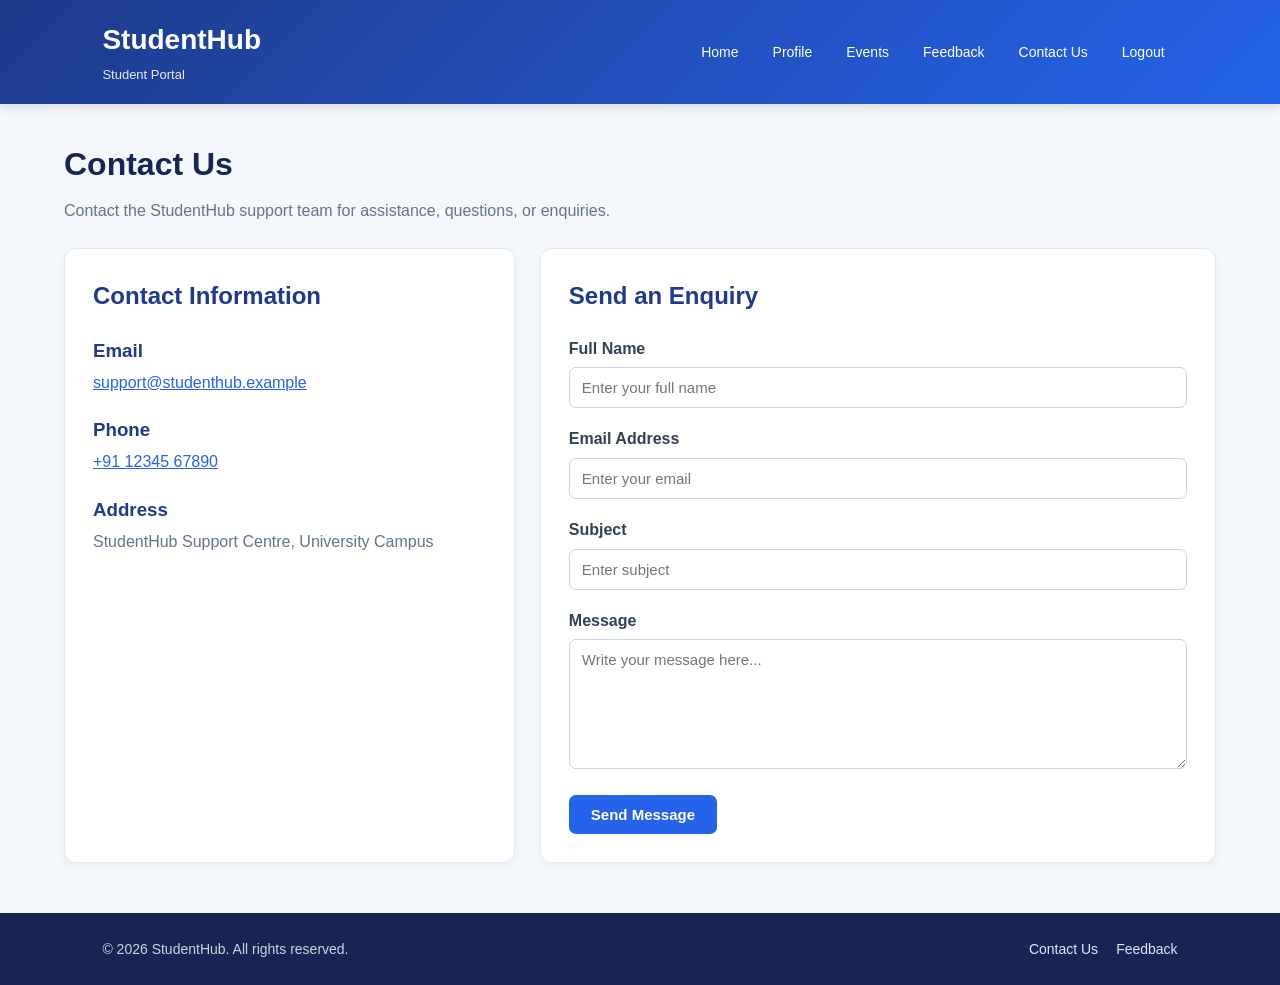
==== contact.html @ fc03cdce "Practical 1 and 2 intital Project" ====
<!DOCTYPE html>
<html lang="en">
<head>
    <meta charset="UTF-8">
    <meta name="viewport" content="width=device-width, initial-scale=1.0">
    <title>StudentHub | Contact Us</title>
    <link rel="stylesheet" href="style.css">
</head>

<body>

<header class="site-header">

    <div class="header-container">

        <div class="logo-area">
            <h1>StudentHub</h1>
            <p>Student Portal</p>
        </div>

        <nav class="main-nav" aria-label="Main navigation">
            <ul>
                <li><a href="index.html">Home</a></li>
                <li><a href="profile.html">Profile</a></li>
                <li><a href="event.html">Events</a></li>
                <li><a href="feedback.html">Feedback</a></li>
                <li><a href="contact.html">Contact Us</a></li>
                <li><a href="login.html">Logout</a></li>
            </ul>
        </nav>

    </div>

</header>

<main class="container">

    <h2 class="page-title">Contact Us</h2>

    <p class="page-intro">
        Contact the StudentHub support team for assistance,
        questions, or enquiries.
    </p>

    <div class="contact-layout">

        <section class="contact-card" aria-labelledby="contact-info-title">

            <h2 id="contact-info-title">
                Contact Information
            </h2>

            <div class="contact-item">
                <h3>Email</h3>
                <p>
                    <a href="mailto:support@studenthub.example">
                        support@studenthub.example
                    </a>
                </p>
            </div>

            <div class="contact-item">
                <h3>Phone</h3>
                <p>
                    <a href="tel:+911234567890">
                        +91 12345 67890
                    </a>
                </p>
            </div>

            <div class="contact-item">
                <h3>Address</h3>
                <p>
                    StudentHub Support Centre,
                    University Campus
                </p>
            </div>

        </section>

        <section class="form-card" aria-labelledby="enquiry-title">

            <h2 id="enquiry-title">
                Send an Enquiry
            </h2>

            <form action="contact.html" method="get">

                <div class="form-group">

                    <label for="contact-name">
                        Full Name
                    </label>

                    <input
                        type="text"
                        id="contact-name"
                        name="name"
                        placeholder="Enter your full name"
                        required
                    >

                </div>

                <div class="form-group">

                    <label for="contact-email">
                        Email Address
                    </label>

                    <input
                        type="email"
                        id="contact-email"
                        name="email"
                        placeholder="Enter your email"
                        required
                    >

                </div>

                <div class="form-group">

                    <label for="subject">
                        Subject
                    </label>

                    <input
                        type="text"
                        id="subject"
                        name="subject"
                        placeholder="Enter subject"
                        required
                    >

                </div>

                <div class="form-group">

                    <label for="message">
                        Message
                    </label>

                    <textarea
                        id="message"
                        name="message"
                        placeholder="Write your message here..."
                        required
                    ></textarea>

                </div>

                <button type="submit" class="submit-button">
                    Send Message
                </button>

            </form>

        </section>

    </div>

</main>

<footer class="site-footer">

    <div class="footer-container">

        <p>© 2026 StudentHub. All rights reserved.</p>

        <nav class="footer-links" aria-label="Footer navigation">
            <a href="contact.html">Contact Us</a>
            <a href="feedback.html">Feedback</a>
        </nav>

    </div>

</footer>

</body>
</html>
---- style.css ----
/* =========================================
   StudentHub - Common Stylesheet
   WDF Practical 2
   ========================================= */

* {
    box-sizing: border-box;
    margin: 0;
    padding: 0;
}

html {
    scroll-behavior: smooth;
}

body {
    font-family: Arial, Helvetica, sans-serif;
    background-color: #f4f7fb;
    color: #1f2937;
    line-height: 1.6;
}

/* =========================================
   HEADER
   ========================================= */

.site-header {
    background: linear-gradient(135deg, #1e3a8a, #2563eb);
    color: white;
    padding: 18px 8%;
    box-shadow: 0 3px 12px rgba(0, 0, 0, 0.12);
}

.header-container {
    max-width: 1200px;
    margin: auto;
    display: flex;
    justify-content: space-between;
    align-items: center;
    gap: 30px;
}

.logo-area h1 {
    font-size: 28px;
    margin-bottom: 2px;
}

.logo-area p {
    font-size: 13px;
    opacity: 0.9;
}

/* =========================================
   NAVIGATION
   ========================================= */

.main-nav ul {
    list-style: none;
    display: flex;
    flex-wrap: wrap;
    gap: 8px;
}

.main-nav a {
    color: white;
    text-decoration: none;
    padding: 9px 13px;
    border-radius: 7px;
    font-size: 14px;
    transition: 0.2s;
}

.main-nav a:hover,
.main-nav a:focus {
    background-color: rgba(255, 255, 255, 0.18);
}

/* =========================================
   MAIN CONTAINER
   ========================================= */

.container {
    width: 90%;
    max-width: 1200px;
    margin: 35px auto;
}

.page-title {
    margin-bottom: 8px;
    color: #172554;
    font-size: 32px;
}

.page-intro {
    color: #64748b;
    margin-bottom: 25px;
}

/* =========================================
   HERO SECTION
   ========================================= */

.hero {
    background: linear-gradient(135deg, #dbeafe, #eff6ff);
    border-radius: 16px;
    padding: 45px;
    margin-bottom: 30px;
    border: 1px solid #bfdbfe;
}

.hero h2 {
    color: #1e3a8a;
    font-size: 34px;
    margin-bottom: 12px;
}

.hero p {
    max-width: 750px;
    color: #475569;
    margin-bottom: 22px;
}

.primary-button {
    display: inline-block;
    background-color: #2563eb;
    color: white;
    text-decoration: none;
    padding: 11px 20px;
    border-radius: 7px;
    font-weight: bold;
}

.primary-button:hover,
.primary-button:focus {
    background-color: #1d4ed8;
}

/* =========================================
   CARDS
   ========================================= */

.card-grid {
    display: grid;
    grid-template-columns: repeat(3, 1fr);
    gap: 20px;
}

.card {
    background-color: white;
    padding: 24px;
    border-radius: 12px;
    border: 1px solid #e2e8f0;
    box-shadow: 0 3px 10px rgba(0, 0, 0, 0.05);
}

.card h3 {
    color: #1e3a8a;
    margin-bottom: 8px;
}

.card p {
    color: #64748b;
    margin-bottom: 15px;
}

.card-link {
    color: #2563eb;
    font-weight: bold;
    text-decoration: none;
}

.card-link:hover {
    text-decoration: underline;
}

/* =========================================
   EVENT CARDS
   ========================================= */

.event-list {
    display: grid;
    gap: 20px;
}

.event-card {
    background-color: white;
    border-left: 5px solid #2563eb;
    padding: 23px;
    border-radius: 10px;
    box-shadow: 0 3px 10px rgba(0, 0, 0, 0.05);
}

.event-card h3 {
    color: #1e3a8a;
    margin-bottom: 8px;
}

.event-meta {
    margin-top: 12px;
    color: #475569;
}

.event-meta strong {
    color: #1e293b;
}

/* =========================================
   PROFILE
   ========================================= */

.profile-layout {
    display: grid;
    grid-template-columns: 280px 1fr;
    gap: 25px;
}

.profile-card,
.profile-details,
.form-card,
.contact-card {
    background-color: white;
    padding: 28px;
    border-radius: 12px;
    border: 1px solid #e2e8f0;
    box-shadow: 0 3px 10px rgba(0, 0, 0, 0.05);
}

.profile-card {
    text-align: center;
}

.profile-image {
    width: 130px;
    height: 130px;
    border-radius: 50%;
    object-fit: cover;
    border: 4px solid #dbeafe;
    margin-bottom: 12px;
}

.profile-card h2 {
    color: #1e3a8a;
    font-size: 21px;
}

.profile-card p {
    color: #64748b;
}

.profile-details h2,
.form-card h2,
.contact-card h2 {
    color: #1e3a8a;
    margin-bottom: 20px;
}

.profile-info {
    display: grid;
    grid-template-columns: 160px 1fr;
    row-gap: 14px;
}

.profile-info dt {
    font-weight: bold;
    color: #475569;
}

.profile-info dd {
    color: #1f2937;
}

/* =========================================
   FORMS
   ========================================= */

.form-group {
    margin-bottom: 18px;
}

.form-group label {
    display: block;
    font-weight: bold;
    margin-bottom: 6px;
    color: #334155;
}

.form-group input,
.form-group select,
.form-group textarea {
    width: 100%;
    padding: 11px 12px;
    border: 1px solid #cbd5e1;
    border-radius: 7px;
    font-family: inherit;
    font-size: 15px;
}

.form-group textarea {
    min-height: 130px;
    resize: vertical;
}

.form-group input:focus,
.form-group select:focus,
.form-group textarea:focus {
    outline: 3px solid #dbeafe;
    border-color: #2563eb;
}

.submit-button {
    border: none;
    background-color: #2563eb;
    color: white;
    padding: 11px 22px;
    border-radius: 7px;
    font-weight: bold;
    cursor: pointer;
    font-size: 15px;
}

.submit-button:hover,
.submit-button:focus {
    background-color: #1d4ed8;
}

/* =========================================
   RATING
   ========================================= */

.rating-group {
    border: 1px solid #cbd5e1;
    border-radius: 8px;
    padding: 15px;
    margin-bottom: 18px;
}

.rating-group legend {
    font-weight: bold;
    padding: 0 6px;
}

.rating-option {
    margin: 7px 0;
}

.rating-option label {
    margin-left: 6px;
}

/* =========================================
   CONTACT
   ========================================= */

.contact-layout {
    display: grid;
    grid-template-columns: 1fr 1.5fr;
    gap: 25px;
}

.contact-item {
    margin-bottom: 20px;
}

.contact-item h3 {
    color: #1e3a8a;
    margin-bottom: 4px;
}

.contact-item p,
.contact-item a {
    color: #64748b;
}

.contact-item a {
    color: #2563eb;
}

/* =========================================
   FOOTER
   ========================================= */

.site-footer {
    margin-top: 50px;
    background-color: #172554;
    color: white;
    padding: 25px 8%;
}

.footer-container {
    max-width: 1200px;
    margin: auto;
    display: flex;
    justify-content: space-between;
    align-items: center;
    gap: 20px;
}

.footer-container p {
    font-size: 14px;
    color: #cbd5e1;
}

.footer-links {
    display: flex;
    gap: 18px;
}

.footer-links a {
    color: #dbeafe;
    text-decoration: none;
    font-size: 14px;
}

.footer-links a:hover {
    text-decoration: underline;
}

/* =========================================
   AUTHENTICATION PAGES
   ========================================= */

.auth-page {
    min-height: 100vh;
    display: flex;
    justify-content: center;
    align-items: center;
    padding: 25px;
    background: linear-gradient(135deg, #dbeafe, #eff6ff);
}

.auth-card {
    width: 100%;
    max-width: 450px;
    background-color: white;
    padding: 38px;
    border-radius: 16px;
    box-shadow: 0 10px 35px rgba(30, 58, 138, 0.15);
    border: 1px solid #dbeafe;
}

.auth-brand {
    text-align: center;
    margin-bottom: 28px;
}

.auth-brand h1 {
    color: #1e3a8a;
    font-size: 32px;
}

.auth-brand p {
    color: #64748b;
    margin-top: 4px;
}

.auth-footer {
    text-align: center;
    margin-top: 20px;
    color: #64748b;
    font-size: 14px;
}

.auth-footer a {
    color: #2563eb;
    font-weight: bold;
}

/* =========================================
   RESPONSIVE DESIGN
   ========================================= */

@media (max-width: 850px) {

    .header-container {
        flex-direction: column;
        align-items: flex-start;
    }

    .main-nav ul {
        gap: 4px;
    }

    .card-grid {
        grid-template-columns: 1fr;
    }

    .profile-layout,
    .contact-layout {
        grid-template-columns: 1fr;
    }

    .hero {
        padding: 30px;
    }
}

@media (max-width: 600px) {

    .container {
        width: 94%;
    }

    .profile-info {
        grid-template-columns: 1fr;
        gap: 4px;
        margin-bottom: 12px;
    }

    .footer-container {
        flex-direction: column;
        text-align: center;
    }

    .auth-card {
        padding: 28px 22px;
    }
}
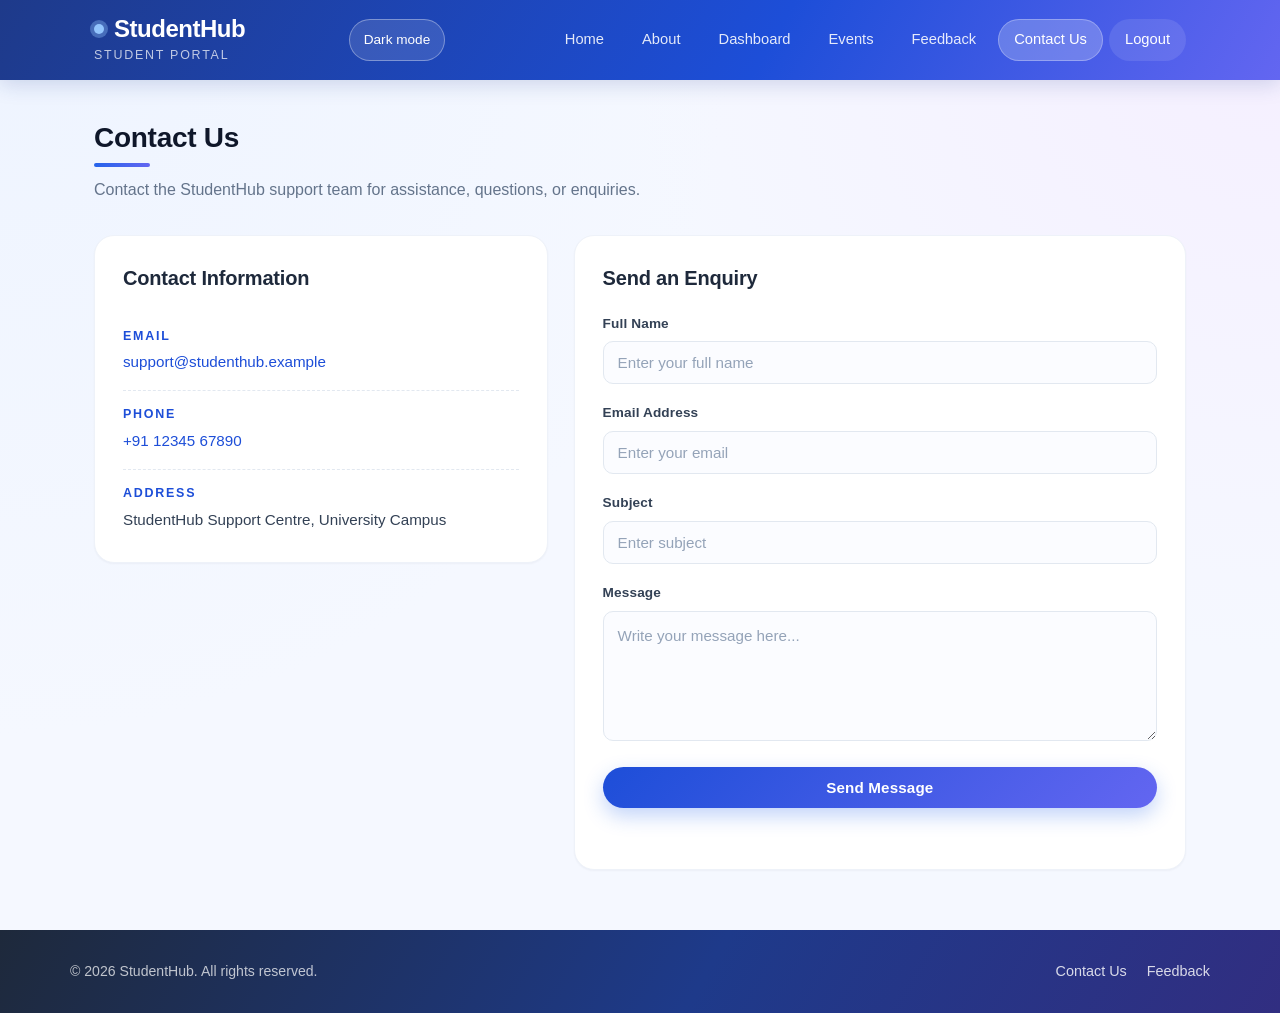
==== commit a1af76a8: "Complete StudentHub practicals 7-14 Add secure registration and login, database schema, admin dashbo" ====
--- a/contact.html
+++ b/contact.html
@@ -1,12 +1,22 @@
 <!DOCTYPE html>
 <html lang="en">
+
 <head>
+
     <meta charset="UTF-8">
-    <meta name="viewport" content="width=device-width, initial-scale=1.0">
+
+    <meta
+        name="viewport"
+        content="width=device-width, initial-scale=1.0"
+    >
+
     <title>StudentHub | Contact Us</title>
-    <link rel="stylesheet" href="style.css">
+
+    <link rel="stylesheet" href="style.css?v=3">
+
 </head>
 
+
 <body>
 
 <header class="site-header">
@@ -14,77 +24,166 @@
     <div class="header-container">
 
         <div class="logo-area">
+
             <h1>StudentHub</h1>
+
             <p>Student Portal</p>
+
         </div>
 
-        <nav class="main-nav" aria-label="Main navigation">
+
+        <div class="header-actions">
+            <button class="menu-toggle" type="button" aria-controls="site-navigation" aria-expanded="false">
+                <span class="menu-icon" aria-hidden="true">☰</span>
+                <span class="visually-hidden">Toggle navigation</span>
+            </button>
+            <button class="theme-toggle" type="button" aria-pressed="false">Dark mode</button>
+        </div>
+
+        <nav class="main-nav" id="site-navigation" aria-label="Main navigation">
+
             <ul>
-                <li><a href="index.html">Home</a></li>
-                <li><a href="profile.html">Profile</a></li>
-                <li><a href="event.html">Events</a></li>
-                <li><a href="feedback.html">Feedback</a></li>
-                <li><a href="contact.html">Contact Us</a></li>
-                <li><a href="login.html">Logout</a></li>
+
+                <li>
+                    <a href="index.html">
+                        Home
+                    </a>
+                </li>
+
+                <li>
+                    <a href="about.html">About</a>
+                </li>
+
+                <li>
+                    <a href="profile.php">
+                        Dashboard
+                    </a>
+                </li>
+
+                <li>
+                    <a href="event.html">
+                        Events
+                    </a>
+                </li>
+
+                <li>
+                    <a href="feedback.html">
+                        Feedback
+                    </a>
+                </li>
+
+                <li>
+                    <a href="contact.html" aria-current="page">
+                        Contact Us
+                    </a>
+                </li>
+
+                <li>
+                    <a href="php/logout.php">
+                        Logout
+                    </a>
+                </li>
+
             </ul>
+
         </nav>
 
     </div>
 
 </header>
 
+
 <main class="container">
 
-    <h2 class="page-title">Contact Us</h2>
+    <h2 class="page-title">
+        Contact Us
+    </h2>
+
 
     <p class="page-intro">
         Contact the StudentHub support team for assistance,
         questions, or enquiries.
     </p>
 
+
     <div class="contact-layout">
 
-        <section class="contact-card" aria-labelledby="contact-info-title">
+
+        <section
+            class="contact-card"
+            aria-labelledby="contact-info-title"
+        >
 
             <h2 id="contact-info-title">
                 Contact Information
             </h2>
 
+
             <div class="contact-item">
-                <h3>Email</h3>
+
+                <h3>
+                    Email
+                </h3>
+
                 <p>
+
                     <a href="mailto:support@studenthub.example">
                         support@studenthub.example
                     </a>
+
                 </p>
+
             </div>
 
+
             <div class="contact-item">
-                <h3>Phone</h3>
+
+                <h3>
+                    Phone
+                </h3>
+
                 <p>
+
                     <a href="tel:+911234567890">
                         +91 12345 67890
                     </a>
+
                 </p>
+
             </div>
 
+
             <div class="contact-item">
-                <h3>Address</h3>
+
+                <h3>
+                    Address
+                </h3>
+
                 <p>
                     StudentHub Support Centre,
                     University Campus
                 </p>
+
             </div>
 
         </section>
 
-        <section class="form-card" aria-labelledby="enquiry-title">
+
+        <section
+            class="form-card"
+            aria-labelledby="enquiry-title"
+        >
 
             <h2 id="enquiry-title">
                 Send an Enquiry
             </h2>
 
-            <form action="contact.html" method="get">
+
+            <form
+                id="contactForm"
+                action="php/contact.php"
+                method="POST"
+            >
 
                 <div class="form-group">
 
@@ -102,6 +201,7 @@
 
                 </div>
 
+
                 <div class="form-group">
 
                     <label for="contact-email">
@@ -118,6 +218,7 @@
 
                 </div>
 
+
                 <div class="form-group">
 
                     <label for="subject">
@@ -134,6 +235,7 @@
 
                 </div>
 
+
                 <div class="form-group">
 
                     <label for="message">
@@ -149,10 +251,21 @@
 
                 </div>
 
-                <button type="submit" class="submit-button">
+
+                <button
+                    type="submit"
+                    class="submit-button"
+                >
                     Send Message
                 </button>
 
+
+                <p
+                    id="contactMessage"
+                    class="form-message"
+                    role="alert"
+                ></p>
+
             </form>
 
         </section>
@@ -161,20 +274,39 @@
 
 </main>
 
+
 <footer class="site-footer">
 
     <div class="footer-container">
 
-        <p>© 2026 StudentHub. All rights reserved.</p>
-
-        <nav class="footer-links" aria-label="Footer navigation">
-            <a href="contact.html">Contact Us</a>
-            <a href="feedback.html">Feedback</a>
+        <p>
+            © 2026 StudentHub. All rights reserved.
+        </p>
+
+
+        <nav
+            class="footer-links"
+            aria-label="Footer navigation"
+        >
+
+            <a href="contact.html">
+                Contact Us
+            </a>
+
+            <a href="feedback.html">
+                Feedback
+            </a>
+
         </nav>
 
     </div>
 
 </footer>
 
+
+<script src="js/script.js"></script>
+<script src="js/ui.js"></script>
+
 </body>
+
 </html>
--- a/style.css
+++ b/style.css
@@ -1,441 +1,1167 @@
+
 /* =========================================
-   StudentHub - Common Stylesheet
-   WDF Practical 2
+   HOMEPAGE ENHANCEMENTS
    ========================================= */
-
-* {
+/* 
+.hero {
+    position: relative;
+    overflow: hidden;
+    padding: 55px 45px;
+    background:
+        radial-gradient(
+            circle at 90% 15%,
+            rgba(147, 197, 253, 0.45),
+            transparent 35%
+        ),
+        linear-gradient(135deg, #dbeafe, #eff6ff);
+}
+
+.hero-content {
+    max-width: 760px;
+    position: relative;
+    z-index: 1;
+}
+
+.hero-label {
+    display: inline-block;
+    color: #1d4ed8;
+    font-size: 12px;
+    font-weight: bold;
+    letter-spacing: 1.5px;
+    margin-bottom: 14px;
+}
+
+.hero h2 {
+    max-width: 650px;
+    font-size: clamp(30px, 4vw, 44px);
+    line-height: 1.2;
+}
+
+.hero p {
+    font-size: 16px;
+    line-height: 1.8;
+}
+
+.primary-button {
+    transition: background-color 0.2s ease,
+                transform 0.2s ease;
+}
+
+.primary-button:hover {
+    transform: translateY(-2px);
+}
+
+.features-section {
+    margin: 40px 0;
+}
+
+.features-section .page-title {
+    font-size: 30px;
+}
+
+.feature-icon {
+    display: flex;
+    align-items: center;
+    justify-content: center;
+    width: 54px;
+    height: 54px;
+    margin-bottom: 18px;
+    background-color: #eff6ff;
+    border-radius: 12px;
+    font-size: 27px;
+}
+
+.card {
+    transition: transform 0.2s ease,
+                box-shadow 0.2s ease;
+}
+
+.card:hover {
+    transform: translateY(-5px);
+    box-shadow: 0 10px 25px rgba(30, 58, 138, 0.09);
+}
+
+.quick-access {
+    margin-top: 35px;
+    padding: 30px;
+    border: 1px solid #bfdbfe;
+    border-radius: 14px;
+    background: linear-gradient(135deg, #eff6ff, #ffffff);
+}
+
+.quick-access-content {
+    display: flex;
+    justify-content: space-between;
+    align-items: center;
+    gap: 24px;
+}
+
+.quick-access h2 {
+    color: #1e3a8a;
+    margin-bottom: 5px;
+}
+
+.quick-access p {
+    color: #64748b;
+}
+
+.site-footer h3 {
+    margin-bottom: 4px;
+    font-size: 20px;
+}
+
+.main-nav a[aria-current="page"] {
+    background-color: rgba(255, 255, 255, 0.18);
+}
+
+@media (max-width: 850px) {
+    .quick-access-content {
+        align-items: flex-start;
+        flex-direction: column;
+    }
+
+    .hero-content {
+        max-width: 100%;
+    }
+}
+
+@media (max-width: 600px) {
+    .hero {
+        padding: 30px 24px;
+    }
+
+    .hero h2 {
+        font-size: 30px;
+    }
+
+    .quick-access {
+        padding: 24px;
+    }
+
+    .features-section .page-title {
+        font-size: 26px;
+    }
+} */
+
+.management-stats {
+    display: grid;
+    grid-template-columns: repeat(auto-fit, minmax(180px, 1fr));
+    gap: 18px;
+    margin: 24px 0;
+}
+
+.stat-number {
+    margin-top: 12px;
+    color: #2563eb;
+    font-size: 2rem;
+    font-weight: 700;
+}
+
+.management-panel {
+    margin: 24px 0;
+    padding: 24px;
+    border: 1px solid #dbe3ef;
+    border-radius: 14px;
+    background: #fff;
+    box-shadow: 0 8px 24px rgba(15, 23, 42, .05);
+}
+
+.management-panel h2 {
+    margin-bottom: 16px;
+}
+
+.management-form,
+.management-filters {
+    display: grid;
+    grid-template-columns: repeat(auto-fit, minmax(210px, 1fr));
+    gap: 16px;
+}
+
+.management-form label,
+.management-filters label {
+    display: grid;
+    gap: 7px;
+    font-weight: 600;
+}
+
+.management-form input,
+.management-form textarea,
+.management-form select,
+.management-filters input,
+.management-filters select {
+    width: 100%;
+    min-height: 42px;
+    padding: 9px 11px;
+    border: 1px solid #cbd5e1;
+    border-radius: 8px;
+    font: inherit;
+}
+
+.management-form textarea {
+    min-height: 100px;
+}
+
+.management-actions {
+    display: flex;
+    align-items: end;
+    gap: 10px;
+}
+
+.secondary-button,
+.table-action {
+    min-height: 38px;
+    padding: 8px 12px;
+    border: 1px solid #cbd5e1;
+    border-radius: 7px;
+    background: #fff;
+    color: #1e293b;
+    cursor: pointer;
+    font: inherit;
+}
+
+.table-action {
+    min-height: 32px;
+    margin-right: 6px;
+}
+
+.table-action.danger {
+    color: #b91c1c;
+}
+
+.table-wrap {
+    width: 100%;
+    overflow-x: auto;
+}
+
+.table-wrap table {
+    width: 100%;
+    border-collapse: collapse;
+    text-align: left;
+}
+
+.table-wrap th,
+.table-wrap td {
+    padding: 11px 12px;
+    border-bottom: 1px solid #e2e8f0;
+    vertical-align: top;
+}
+
+.table-wrap th {
+    background: #f8fafc;
+}
+
+.form-message.error {
+    color: #b91c1c;
+}
+
+.form-message.success {
+    color: #15803d;
+}
+
+@media (max-width: 600px) {
+    .management-panel {
+        padding: 16px;
+    }
+}
+
+
+
+/* =========================================================
+   STUDENTHUB — MODERN REDESIGN
+   Design system: Blue/Indigo, soft shadows, rounded, airy
+   ========================================================= */
+
+/* ---------- RESET ---------- */
+*,
+*::before,
+*::after {
     box-sizing: border-box;
     margin: 0;
     padding: 0;
 }
 
-html {
-    scroll-behavior: smooth;
-}
+:root {
+    --brand-900: #0f172a;
+    --brand-800: #1e293b;
+    --brand-700: #1e3a8a;
+    --brand-600: #1d4ed8;
+    --brand-500: #2563eb;
+    --brand-400: #3b82f6;
+    --brand-300: #93c5fd;
+    --brand-100: #dbeafe;
+    --brand-50:  #eff6ff;
+
+    --accent-500: #6366f1;
+    --accent-400: #818cf8;
+
+    --success: #16a34a;
+    --success-bg: #dcfce7;
+    --error: #dc2626;
+    --error-bg: #fee2e2;
+
+    --text-900: #0f172a;
+    --text-700: #334155;
+    --text-500: #64748b;
+    --text-400: #94a3b8;
+
+    --bg-page: #f5f8ff;
+    --bg-card: #ffffff;
+    --border: #e2e8f0;
+    --border-soft: #eef2f9;
+
+    --radius-sm: 10px;
+    --radius: 14px;
+    --radius-lg: 20px;
+
+    --shadow-xs: 0 1px 2px rgba(15, 23, 42, 0.04);
+    --shadow-sm: 0 2px 8px rgba(15, 23, 42, 0.05);
+    --shadow: 0 8px 24px rgba(15, 23, 42, 0.06);
+    --shadow-lg: 0 18px 45px rgba(15, 23, 42, 0.10);
+
+    --font-sans: -apple-system, BlinkMacSystemFont, "Segoe UI",
+                 Roboto, "Helvetica Neue", Arial, sans-serif;
+
+    --header-h: 76px;
+}
+
+html { scroll-behavior: smooth; }
 
 body {
-    font-family: Arial, Helvetica, sans-serif;
-    background-color: #f4f7fb;
-    color: #1f2937;
+    font-family: var(--font-sans);
+    color: var(--text-700);
+    background:
+        radial-gradient(circle at 0% 0%, #eef4ff 0%, transparent 45%),
+        radial-gradient(circle at 100% 0%, #f5efff 0%, transparent 40%),
+        var(--bg-page);
+    min-height: 100vh;
+    display: flex;
+    flex-direction: column;
     line-height: 1.6;
-}
-
-/* =========================================
+    -webkit-font-smoothing: antialiased;
+    text-rendering: optimizeLegibility;
+}
+
+img { max-width: 100%; display: block; }
+
+a {
+    color: var(--brand-600);
+    text-decoration: none;
+    transition: color .18s ease, opacity .18s ease;
+}
+a:hover { color: var(--brand-700); }
+
+h1, h2, h3, h4 {
+    color: var(--text-900);
+    line-height: 1.25;
+    font-weight: 700;
+    letter-spacing: -0.01em;
+}
+
+h1 { font-size: 1.5rem; }
+h2 { font-size: 1.6rem; }
+h3 { font-size: 1.15rem; }
+
+p { color: var(--text-700); }
+
+/* ---------- LAYOUT ---------- */
+.container {
+    width: 100%;
+    max-width: 1140px;
+    margin: 0 auto;
+    padding: 40px 24px 60px;
+    flex: 1;
+}
+
+/* =========================================================
    HEADER
-   ========================================= */
-
+   ========================================================= */
 .site-header {
-    background: linear-gradient(135deg, #1e3a8a, #2563eb);
-    color: white;
-    padding: 18px 8%;
-    box-shadow: 0 3px 12px rgba(0, 0, 0, 0.12);
+    position: sticky;
+    top: 0;
+    z-index: 50;
+    background: linear-gradient(120deg, var(--brand-700), var(--brand-600) 60%, var(--accent-500));
+    color: #fff;
+    box-shadow: 0 4px 20px rgba(30, 58, 138, 0.18);
+    backdrop-filter: saturate(140%) blur(6px);
 }
 
 .header-container {
-    max-width: 1200px;
-    margin: auto;
-    display: flex;
+    max-width: 1140px;
+    margin: 0 auto;
+    padding: 14px 24px;
+    min-height: var(--header-h);
+    display: flex;
+    align-items: center;
     justify-content: space-between;
-    align-items: center;
-    gap: 30px;
+    gap: 24px;
+    flex-wrap: wrap;
 }
 
 .logo-area h1 {
-    font-size: 28px;
-    margin-bottom: 2px;
+    color: #fff;
+    font-size: 1.5rem;
+    letter-spacing: -0.02em;
+    display: inline-flex;
+    align-items: center;
+    gap: 10px;
+}
+
+.logo-area h1::before {
+    content: "";
+    width: 10px;
+    height: 10px;
+    border-radius: 50%;
+    background: #93c5fd;
+    box-shadow: 0 0 0 4px rgba(147, 197, 253, 0.35);
 }
 
 .logo-area p {
-    font-size: 13px;
-    opacity: 0.9;
-}
-
-/* =========================================
-   NAVIGATION
-   ========================================= */
-
+    color: rgba(255, 255, 255, 0.72);
+    font-size: 0.78rem;
+    letter-spacing: 0.14em;
+    text-transform: uppercase;
+    margin-top: 2px;
+}
+
+/* ---------- NAV ---------- */
 .main-nav ul {
     list-style: none;
     display: flex;
+    align-items: center;
+    gap: 6px;
     flex-wrap: wrap;
+}
+
+.main-nav a {
+    display: inline-block;
+    padding: 9px 16px;
+    border-radius: 999px;
+    color: rgba(255, 255, 255, 0.88);
+    font-size: 0.92rem;
+    font-weight: 500;
+    transition: background .18s ease, color .18s ease, transform .18s ease;
+}
+
+.main-nav a:hover {
+    background: rgba(255, 255, 255, 0.14);
+    color: #fff;
+    transform: translateY(-1px);
+}
+
+.main-nav a[aria-current="page"] {
+    background: rgba(255, 255, 255, 0.22);
+    color: #fff;
+    box-shadow: inset 0 0 0 1px rgba(255, 255, 255, 0.28);
+}
+
+/* Last nav item = Logout — tint it red-ish */
+.main-nav li:last-child a {
+    background: rgba(255, 255, 255, 0.10);
+    color: #fff;
+}
+.main-nav li:last-child a:hover {
+    background: #ef4444;
+    color: #fff;
+}
+
+/* =========================================================
+   PAGE HEADINGS
+   ========================================================= */
+.page-title {
+    font-size: 1.75rem;
+    margin-bottom: 10px;
+    color: var(--text-900);
+    position: relative;
+    padding-bottom: 12px;
+}
+
+.page-title::after {
+    content: "";
+    position: absolute;
+    left: 0;
+    bottom: 0;
+    height: 4px;
+    width: 56px;
+    border-radius: 4px;
+    background: linear-gradient(90deg, var(--brand-500), var(--accent-500));
+}
+
+.page-intro {
+    color: var(--text-500);
+    font-size: 1rem;
+    margin-bottom: 32px;
+    max-width: 640px;
+}
+
+.page-heading { margin-bottom: 28px; }
+.page-heading h2 { font-size: 1.75rem; margin-bottom: 6px; }
+.page-heading p { color: var(--text-500); }
+
+/* =========================================================
+   HERO
+   ========================================================= */
+.hero {
+    position: relative;
+    overflow: hidden;
+    padding: 60px 48px;
+    border-radius: var(--radius-lg);
+    background:
+        radial-gradient(circle at 88% 12%, rgba(147, 197, 253, 0.55), transparent 40%),
+        radial-gradient(circle at 10% 90%, rgba(199, 210, 254, 0.45), transparent 45%),
+        linear-gradient(135deg, #eaf1ff, #f4f0ff);
+    box-shadow: var(--shadow);
+    margin-bottom: 40px;
+}
+
+.hero::after {
+    content: "";
+    position: absolute;
+    right: -80px;
+    top: -80px;
+    width: 280px;
+    height: 280px;
+    border-radius: 50%;
+    background: radial-gradient(circle, rgba(99, 102, 241, 0.18), transparent 70%);
+    pointer-events: none;
+}
+
+.hero-content {
+    max-width: 720px;
+    position: relative;
+    z-index: 1;
+}
+
+.hero-label {
+    display: inline-block;
+    color: var(--brand-600);
+    background: rgba(255, 255, 255, 0.75);
+    border: 1px solid rgba(37, 99, 235, 0.18);
+    font-size: 11px;
+    font-weight: 700;
+    letter-spacing: 0.18em;
+    padding: 7px 14px;
+    border-radius: 999px;
+    margin-bottom: 18px;
+}
+
+.hero h2 {
+    font-size: clamp(2rem, 4vw, 2.75rem);
+    color: var(--brand-900);
+    margin-bottom: 16px;
+    line-height: 1.15;
+    letter-spacing: -0.02em;
+}
+
+.hero p {
+    font-size: 1.05rem;
+    line-height: 1.75;
+    color: var(--text-700);
+    margin-bottom: 28px;
+}
+
+/* =========================================================
+   BUTTONS
+   ========================================================= */
+.primary-button,
+.secondary-button,
+.submit-button,
+.update-btn {
+    display: inline-flex;
+    align-items: center;
+    justify-content: center;
     gap: 8px;
-}
-
-.main-nav a {
-    color: white;
+    padding: 12px 24px;
+    border: none;
+    border-radius: 999px;
+    background: linear-gradient(135deg, var(--brand-600), var(--accent-500));
+    color: #fff;
+    font-family: inherit;
+    font-size: 0.95rem;
+    font-weight: 600;
+    letter-spacing: 0.01em;
+    cursor: pointer;
+    box-shadow: 0 8px 20px rgba(37, 99, 235, 0.28);
+    transition: transform .18s ease, box-shadow .18s ease, filter .18s ease;
     text-decoration: none;
-    padding: 9px 13px;
-    border-radius: 7px;
-    font-size: 14px;
-    transition: 0.2s;
-}
-
-.main-nav a:hover,
-.main-nav a:focus {
-    background-color: rgba(255, 255, 255, 0.18);
-}
-
-/* =========================================
-   MAIN CONTAINER
-   ========================================= */
-
-.container {
-    width: 90%;
-    max-width: 1200px;
-    margin: 35px auto;
-}
-
-.page-title {
-    margin-bottom: 8px;
-    color: #172554;
-    font-size: 32px;
-}
-
-.page-intro {
-    color: #64748b;
-    margin-bottom: 25px;
-}
-
-/* =========================================
-   HERO SECTION
-   ========================================= */
-
-.hero {
-    background: linear-gradient(135deg, #dbeafe, #eff6ff);
-    border-radius: 16px;
-    padding: 45px;
-    margin-bottom: 30px;
-    border: 1px solid #bfdbfe;
-}
-
-.hero h2 {
-    color: #1e3a8a;
-    font-size: 34px;
-    margin-bottom: 12px;
-}
-
-.hero p {
-    max-width: 750px;
-    color: #475569;
-    margin-bottom: 22px;
-}
-
-.primary-button {
-    display: inline-block;
-    background-color: #2563eb;
-    color: white;
-    text-decoration: none;
-    padding: 11px 20px;
-    border-radius: 7px;
-    font-weight: bold;
 }
 
 .primary-button:hover,
-.primary-button:focus {
-    background-color: #1d4ed8;
-}
-
-/* =========================================
-   CARDS
-   ========================================= */
+.secondary-button:hover,
+.submit-button:hover,
+.update-btn:hover {
+    transform: translateY(-2px);
+    box-shadow: 0 14px 28px rgba(37, 99, 235, 0.34);
+    filter: brightness(1.05);
+    color: #fff;
+}
+
+.primary-button:active,
+.secondary-button:active,
+.submit-button:active,
+.update-btn:active {
+    transform: translateY(0);
+    box-shadow: 0 6px 16px rgba(37, 99, 235, 0.28);
+}
+
+.submit-button,
+.update-btn {
+    width: 100%;
+    margin-top: 8px;
+}
+
+.hero-actions {
+    display: flex;
+    align-items: center;
+    flex-wrap: wrap;
+    gap: 12px;
+}
+
+.secondary-button {
+    display: inline-flex;
+    align-items: center;
+    justify-content: center;
+    padding: 11px 22px;
+    border: 1px solid var(--brand-300);
+    border-radius: 999px;
+    color: var(--brand-700);
+    background: rgba(255, 255, 255, 0.72);
+    font-weight: 600;
+}
+
+.secondary-button:hover,
+.secondary-button:active { color: var(--brand-700); background: #fff; }
+
+/* =========================================================
+   FEATURE / CARD GRID  (homepage)
+   ========================================================= */
+.features-section { margin-bottom: 40px; }
+.features-section .page-title { font-size: 1.75rem; }
 
 .card-grid {
     display: grid;
-    grid-template-columns: repeat(3, 1fr);
-    gap: 20px;
+    grid-template-columns: repeat(auto-fit, minmax(260px, 1fr));
+    gap: 22px;
+    margin-top: 26px;
 }
 
 .card {
-    background-color: white;
-    padding: 24px;
-    border-radius: 12px;
-    border: 1px solid #e2e8f0;
-    box-shadow: 0 3px 10px rgba(0, 0, 0, 0.05);
-}
+    background: var(--bg-card);
+    border: 1px solid var(--border-soft);
+    border-radius: var(--radius-lg);
+    padding: 28px 26px;
+    box-shadow: var(--shadow-xs);
+    transition: transform .22s ease, box-shadow .22s ease, border-color .22s ease;
+    position: relative;
+    overflow: hidden;
+}
+
+.card::before {
+    content: "";
+    position: absolute;
+    inset: 0 0 auto 0;
+    height: 4px;
+    background: linear-gradient(90deg, var(--brand-400), var(--accent-400));
+    opacity: 0;
+    transition: opacity .22s ease;
+}
+
+.card:hover {
+    transform: translateY(-6px);
+    box-shadow: var(--shadow-lg);
+    border-color: var(--brand-100);
+}
+
+.card:hover::before { opacity: 1; }
 
 .card h3 {
-    color: #1e3a8a;
-    margin-bottom: 8px;
+    font-size: 1.15rem;
+    margin-bottom: 10px;
 }
 
 .card p {
-    color: #64748b;
-    margin-bottom: 15px;
+    color: var(--text-500);
+    font-size: 0.95rem;
+    margin-bottom: 18px;
+    line-height: 1.65;
 }
 
 .card-link {
-    color: #2563eb;
-    font-weight: bold;
-    text-decoration: none;
+    display: inline-flex;
+    align-items: center;
+    gap: 6px;
+    font-weight: 600;
+    font-size: 0.92rem;
+    color: var(--brand-600);
 }
 
 .card-link:hover {
-    text-decoration: underline;
-}
-
-/* =========================================
-   EVENT CARDS
-   ========================================= */
-
+    gap: 10px;
+    color: var(--brand-700);
+}
+
+.feature-icon {
+    display: flex;
+    align-items: center;
+    justify-content: center;
+    width: 56px;
+    height: 56px;
+    margin-bottom: 18px;
+    background: linear-gradient(135deg, var(--brand-50), #eef2ff);
+    border-radius: 14px;
+    font-size: 26px;
+    box-shadow: inset 0 0 0 1px rgba(37, 99, 235, 0.08);
+}
+
+/* =========================================================
+   QUICK ACCESS
+   ========================================================= */
+.quick-access {
+    margin-top: 40px;
+    padding: 32px;
+    border-radius: var(--radius-lg);
+    border: 1px solid var(--brand-100);
+    background:
+        linear-gradient(135deg, rgba(219, 234, 254, 0.55), rgba(238, 242, 255, 0.9)),
+        #fff;
+    box-shadow: var(--shadow-sm);
+}
+
+.quick-access-content {
+    display: flex;
+    justify-content: space-between;
+    align-items: center;
+    gap: 24px;
+    flex-wrap: wrap;
+}
+
+.quick-access h2 {
+    color: var(--brand-800);
+    font-size: 1.35rem;
+    margin-bottom: 6px;
+}
+
+.quick-access p { color: var(--text-500); }
+
+/* =========================================================
+   EVENT LIST
+   ========================================================= */
 .event-list {
     display: grid;
-    gap: 20px;
+    grid-template-columns: repeat(auto-fit, minmax(300px, 1fr));
+    gap: 22px;
 }
 
 .event-card {
-    background-color: white;
-    border-left: 5px solid #2563eb;
-    padding: 23px;
-    border-radius: 10px;
-    box-shadow: 0 3px 10px rgba(0, 0, 0, 0.05);
+    background: var(--bg-card);
+    border: 1px solid var(--border-soft);
+    border-radius: var(--radius-lg);
+    padding: 26px 26px 22px;
+    box-shadow: var(--shadow-xs);
+    transition: transform .22s ease, box-shadow .22s ease, border-color .22s ease;
+    display: flex;
+    flex-direction: column;
+    position: relative;
+    overflow: hidden;
+}
+
+.event-card::before {
+    content: "";
+    position: absolute;
+    left: 0;
+    top: 0;
+    bottom: 0;
+    width: 4px;
+    background: linear-gradient(180deg, var(--brand-500), var(--accent-500));
+    opacity: 0.85;
+}
+
+.event-card:hover {
+    transform: translateY(-6px);
+    box-shadow: var(--shadow-lg);
+    border-color: var(--brand-100);
 }
 
 .event-card h3 {
-    color: #1e3a8a;
-    margin-bottom: 8px;
+    font-size: 1.1rem;
+    margin-bottom: 10px;
+    color: var(--brand-800);
+}
+
+.event-card > p {
+    color: var(--text-500);
+    font-size: 0.94rem;
+    line-height: 1.65;
+    margin-bottom: 18px;
 }
 
 .event-meta {
-    margin-top: 12px;
-    color: #475569;
+    margin-top: auto;
+    padding-top: 16px;
+    border-top: 1px dashed var(--border);
+    display: grid;
+    gap: 6px;
+}
+
+.event-meta p {
+    font-size: 0.88rem;
+    color: var(--text-700);
+    margin: 0;
 }
 
 .event-meta strong {
-    color: #1e293b;
-}
-
-/* =========================================
-   PROFILE
-   ========================================= */
-
-.profile-layout {
-    display: grid;
-    grid-template-columns: 280px 1fr;
-    gap: 25px;
-}
-
-.profile-card,
-.profile-details,
+    color: var(--brand-700);
+    font-weight: 600;
+}
+
+/* =========================================================
+   FORMS (shared)
+   ========================================================= */
 .form-card,
-.contact-card {
-    background-color: white;
-    padding: 28px;
-    border-radius: 12px;
-    border: 1px solid #e2e8f0;
-    box-shadow: 0 3px 10px rgba(0, 0, 0, 0.05);
-}
-
+.contact-card,
+.update-card,
+.information-card,
 .profile-card {
-    text-align: center;
-}
-
-.profile-image {
-    width: 130px;
-    height: 130px;
-    border-radius: 50%;
-    object-fit: cover;
-    border: 4px solid #dbeafe;
-    margin-bottom: 12px;
-}
-
-.profile-card h2 {
-    color: #1e3a8a;
-    font-size: 21px;
-}
-
-.profile-card p {
-    color: #64748b;
-}
-
-.profile-details h2,
+    background: var(--bg-card);
+    border: 1px solid var(--border-soft);
+    border-radius: var(--radius-lg);
+    padding: 30px 28px;
+    box-shadow: var(--shadow-xs);
+}
+
 .form-card h2,
-.contact-card h2 {
-    color: #1e3a8a;
-    margin-bottom: 20px;
-}
-
-.profile-info {
-    display: grid;
-    grid-template-columns: 160px 1fr;
-    row-gap: 14px;
-}
-
-.profile-info dt {
-    font-weight: bold;
-    color: #475569;
-}
-
-.profile-info dd {
-    color: #1f2937;
-}
-
-/* =========================================
-   FORMS
-   ========================================= */
+.contact-card h2,
+.update-card h3,
+.information-card h3 {
+    margin-bottom: 22px;
+    font-size: 1.25rem;
+    color: var(--brand-800);
+}
 
 .form-group {
     margin-bottom: 18px;
+    display: flex;
+    flex-direction: column;
 }
 
 .form-group label {
-    display: block;
-    font-weight: bold;
-    margin-bottom: 6px;
-    color: #334155;
+    font-size: 0.85rem;
+    font-weight: 600;
+    color: var(--text-700);
+    margin-bottom: 7px;
+    letter-spacing: 0.01em;
 }
 
 .form-group input,
 .form-group select,
 .form-group textarea {
     width: 100%;
-    padding: 11px 12px;
-    border: 1px solid #cbd5e1;
-    border-radius: 7px;
     font-family: inherit;
-    font-size: 15px;
+    font-size: 0.95rem;
+    color: var(--text-900);
+    background: #fbfcff;
+    border: 1.5px solid var(--border);
+    border-radius: var(--radius-sm);
+    padding: 12px 14px;
+    transition: border-color .18s ease, box-shadow .18s ease, background .18s ease;
+    outline: none;
 }
 
 .form-group textarea {
+    resize: vertical;
     min-height: 130px;
-    resize: vertical;
+    line-height: 1.6;
+}
+
+.form-group input::placeholder,
+.form-group textarea::placeholder {
+    color: var(--text-400);
+}
+
+.form-group input:hover,
+.form-group select:hover,
+.form-group textarea:hover {
+    border-color: #cbd5e1;
 }
 
 .form-group input:focus,
 .form-group select:focus,
 .form-group textarea:focus {
-    outline: 3px solid #dbeafe;
-    border-color: #2563eb;
-}
-
-.submit-button {
-    border: none;
-    background-color: #2563eb;
-    color: white;
-    padding: 11px 22px;
-    border-radius: 7px;
-    font-weight: bold;
+    border-color: var(--brand-400);
+    background: #fff;
+    box-shadow: 0 0 0 4px rgba(59, 130, 246, 0.15);
+}
+
+/* Fix select arrow alignment */
+.form-group select {
+    appearance: none;
+    -webkit-appearance: none;
+    background-image:
+        linear-gradient(45deg, transparent 50%, var(--text-500) 50%),
+        linear-gradient(135deg, var(--text-500) 50%, transparent 50%);
+    background-position:
+        calc(100% - 20px) calc(50% - 2px),
+        calc(100% - 14px) calc(50% - 2px);
+    background-size: 6px 6px, 6px 6px;
+    background-repeat: no-repeat;
+    padding-right: 40px;
     cursor: pointer;
-    font-size: 15px;
-}
-
-.submit-button:hover,
-.submit-button:focus {
-    background-color: #1d4ed8;
-}
-
-/* =========================================
-   RATING
-   ========================================= */
-
+}
+
+/* =========================================================
+   RATING GROUP (feedback)
+   ========================================================= */
 .rating-group {
-    border: 1px solid #cbd5e1;
-    border-radius: 8px;
-    padding: 15px;
-    margin-bottom: 18px;
+    border: 1.5px solid var(--border);
+    border-radius: var(--radius);
+    padding: 18px 20px 20px;
+    margin-bottom: 20px;
+    background: #fbfcff;
 }
 
 .rating-group legend {
-    font-weight: bold;
-    padding: 0 6px;
+    padding: 0 8px;
+    font-size: 0.85rem;
+    font-weight: 700;
+    color: var(--brand-700);
+    letter-spacing: 0.02em;
 }
 
 .rating-option {
-    margin: 7px 0;
+    display: flex;
+    align-items: center;
+    gap: 10px;
+    padding: 9px 10px;
+    border-radius: 10px;
+    transition: background .16s ease;
+}
+
+.rating-option:hover { background: rgba(219, 234, 254, 0.5); }
+
+.rating-option input[type="radio"] {
+    appearance: none;
+    -webkit-appearance: none;
+    width: 18px;
+    height: 18px;
+    border: 2px solid var(--border);
+    border-radius: 50%;
+    background: #fff;
+    cursor: pointer;
+    position: relative;
+    flex-shrink: 0;
+    transition: border-color .16s ease, background .16s ease;
+}
+
+.rating-option input[type="radio"]:checked {
+    border-color: var(--brand-500);
+    background: var(--brand-500);
+    box-shadow: inset 0 0 0 3px #fff;
+}
+
+.rating-option input[type="radio"]:focus-visible {
+    outline: 3px solid rgba(59, 130, 246, 0.35);
+    outline-offset: 2px;
 }
 
 .rating-option label {
-    margin-left: 6px;
-}
-
-/* =========================================
-   CONTACT
-   ========================================= */
-
+    margin: 0;
+    font-weight: 500;
+    font-size: 0.93rem;
+    color: var(--text-700);
+    cursor: pointer;
+    flex: 1;
+}
+
+/* =========================================================
+   FORM MESSAGES
+   ========================================================= */
+.form-message {
+    margin-top: 14px;
+    font-size: 0.9rem;
+    font-weight: 500;
+    min-height: 1.2em;
+    padding: 0;
+    border-radius: var(--radius-sm);
+    transition: padding .2s ease, background .2s ease;
+}
+
+.form-message:not(:empty) {
+    padding: 11px 14px;
+}
+
+/* Success state */
+.form-message.success {
+    background: var(--success-bg);
+    color: #15803d;
+    border: 1px solid #bbf7d0;
+}
+
+/* Error state */
+.form-message.error {
+    background: var(--error-bg);
+    color: #b91c1c;
+    border: 1px solid #fecaca;
+}
+
+#successMessage {
+    display: none;
+    margin-top: 14px;
+    padding: 11px 14px;
+    background: var(--success-bg);
+    color: #15803d;
+    border: 1px solid #bbf7d0;
+    border-radius: var(--radius-sm);
+    font-size: 0.9rem;
+    font-weight: 500;
+}
+
+#successMessage.show { display: block; }
+
+/* =========================================================
+   CONTACT PAGE
+   ========================================================= */
 .contact-layout {
     display: grid;
-    grid-template-columns: 1fr 1.5fr;
-    gap: 25px;
+    grid-template-columns: 1fr 1.35fr;
+    gap: 26px;
+    align-items: start;
 }
 
 .contact-item {
-    margin-bottom: 20px;
-}
+    padding: 16px 0;
+    border-bottom: 1px dashed var(--border);
+}
+.contact-item:last-child { border-bottom: none; padding-bottom: 0; }
 
 .contact-item h3 {
-    color: #1e3a8a;
-    margin-bottom: 4px;
-}
-
-.contact-item p,
+    font-size: 0.78rem;
+    text-transform: uppercase;
+    letter-spacing: 0.14em;
+    color: var(--brand-600);
+    margin-bottom: 6px;
+    font-weight: 700;
+}
+
+.contact-item p {
+    font-size: 0.95rem;
+    color: var(--text-700);
+    line-height: 1.6;
+    margin: 0;
+}
+
 .contact-item a {
-    color: #64748b;
-}
-
-.contact-item a {
-    color: #2563eb;
-}
-
-/* =========================================
-   FOOTER
-   ========================================= */
-
-.site-footer {
-    margin-top: 50px;
-    background-color: #172554;
-    color: white;
-    padding: 25px 8%;
-}
-
-.footer-container {
-    max-width: 1200px;
-    margin: auto;
-    display: flex;
-    justify-content: space-between;
-    align-items: center;
-    gap: 20px;
-}
-
-.footer-container p {
-    font-size: 14px;
-    color: #cbd5e1;
-}
-
-.footer-links {
-    display: flex;
-    gap: 18px;
-}
-
-.footer-links a {
-    color: #dbeafe;
-    text-decoration: none;
-    font-size: 14px;
-}
-
-.footer-links a:hover {
-    text-decoration: underline;
-}
-
-/* =========================================
-   AUTHENTICATION PAGES
-   ========================================= */
-
+    color: var(--brand-600);
+    font-weight: 500;
+    word-break: break-word;
+}
+
+.contact-item a:hover { text-decoration: underline; }
+
+/* =========================================================
+   PROFILE PAGE
+   ========================================================= */
+.profile-top {
+    display: grid;
+    grid-template-columns: 320px 1fr;
+    gap: 26px;
+    margin-bottom: 26px;
+}
+
+.profile-card {
+    text-align: center;
+    display: flex;
+    flex-direction: column;
+    align-items: center;
+    justify-content: center;
+    gap: 6px;
+    background: linear-gradient(160deg, #fff, #f4f8ff);
+}
+
+.profile-placeholder {
+    width: 96px;
+    height: 96px;
+    border-radius: 50%;
+    display: flex;
+    align-items: center;
+    justify-content: center;
+    font-size: 2rem;
+    font-weight: 700;
+    color: #fff;
+    background: linear-gradient(135deg, var(--brand-500), var(--accent-500));
+    box-shadow: 0 10px 24px rgba(37, 99, 235, 0.28);
+    letter-spacing: 0.05em;
+    margin-bottom: 8px;
+}
+
+.profile-card h3 {
+    font-size: 1.2rem;
+    color: var(--brand-800);
+}
+
+.profile-card p {
+    color: var(--text-500);
+    font-size: 0.9rem;
+}
+
+.info-grid {
+    display: grid;
+    grid-template-columns: 130px 1fr;
+    row-gap: 14px;
+    column-gap: 16px;
+    align-items: center;
+}
+
+.info-label {
+    font-size: 0.8rem;
+    text-transform: uppercase;
+    letter-spacing: 0.1em;
+    color: var(--text-500);
+    font-weight: 600;
+}
+
+.info-value {
+    font-size: 0.97rem;
+    color: var(--text-900);
+    font-weight: 500;
+    padding: 6px 0;
+    border-bottom: 1px solid var(--border-soft);
+}
+
+/* =========================================================
+   AUTH PAGES (login / register)
+   ========================================================= */
 .auth-page {
+    flex: 1;
+    display: flex;
+    align-items: center;
+    justify-content: center;
+    padding: 48px 20px;
     min-height: 100vh;
-    display: flex;
-    justify-content: center;
-    align-items: center;
-    padding: 25px;
-    background: linear-gradient(135deg, #dbeafe, #eff6ff);
+    background:
+        radial-gradient(circle at 15% 20%, rgba(147, 197, 253, 0.35), transparent 45%),
+        radial-gradient(circle at 85% 80%, rgba(165, 180, 252, 0.35), transparent 45%),
+        linear-gradient(135deg, #eaf1ff, #f6f2ff);
 }
 
 .auth-card {
     width: 100%;
-    max-width: 450px;
-    background-color: white;
-    padding: 38px;
-    border-radius: 16px;
-    box-shadow: 0 10px 35px rgba(30, 58, 138, 0.15);
-    border: 1px solid #dbeafe;
+    max-width: 440px;
+    background: #fff;
+    border-radius: 22px;
+    border: 1px solid var(--border-soft);
+    padding: 40px 34px 30px;
+    box-shadow: var(--shadow-lg);
+    position: relative;
+    overflow: hidden;
+}
+
+.auth-card::before {
+    content: "";
+    position: absolute;
+    top: 0;
+    left: 0;
+    right: 0;
+    height: 5px;
+    background: linear-gradient(90deg, var(--brand-500), var(--accent-500));
 }
 
 .auth-brand {
@@ -444,74 +1170,425 @@
 }
 
 .auth-brand h1 {
-    color: #1e3a8a;
-    font-size: 32px;
+    font-size: 1.75rem;
+    color: var(--brand-700);
+    letter-spacing: -0.02em;
+    margin-bottom: 4px;
 }
 
 .auth-brand p {
-    color: #64748b;
-    margin-top: 4px;
+    color: var(--text-500);
+    font-size: 0.92rem;
+}
+
+.auth-card .submit-button {
+    margin-top: 14px;
+    padding: 13px 24px;
+    font-size: 0.98rem;
 }
 
 .auth-footer {
+    margin-top: 22px;
+    padding-top: 20px;
+    border-top: 1px solid var(--border-soft);
     text-align: center;
-    margin-top: 20px;
-    color: #64748b;
-    font-size: 14px;
+    font-size: 0.9rem;
+    color: var(--text-500);
 }
 
 .auth-footer a {
-    color: #2563eb;
-    font-weight: bold;
-}
-
-/* =========================================
-   RESPONSIVE DESIGN
-   ========================================= */
-
-@media (max-width: 850px) {
-
+    font-weight: 600;
+    color: var(--brand-600);
+}
+.auth-footer a:hover { text-decoration: underline; }
+
+/* =========================================================
+   FOOTER
+   ========================================================= */
+.site-footer {
+    margin-top: auto;
+    background: linear-gradient(120deg, var(--brand-800), var(--brand-700) 55%, #312e81);
+    color: rgba(255, 255, 255, 0.85);
+    padding: 30px 24px;
+}
+
+.footer-container {
+    max-width: 1140px;
+    margin: 0 auto;
+    display: flex;
+    flex-wrap: wrap;
+    align-items: center;
+    justify-content: space-between;
+    gap: 18px;
+}
+
+.footer-container p {
+    color: rgba(255, 255, 255, 0.72);
+    font-size: 0.88rem;
+}
+
+.footer-container h3 {
+    color: #fff;
+    font-size: 1.1rem;
+    margin-bottom: 4px;
+}
+
+.footer-links {
+    display: flex;
+    flex-wrap: wrap;
+    gap: 20px;
+}
+
+.footer-links a {
+    color: rgba(255, 255, 255, 0.82);
+    font-size: 0.9rem;
+    font-weight: 500;
+    transition: color .16s ease, opacity .16s ease;
+}
+
+.footer-links a:hover {
+    color: #fff;
+    text-decoration: underline;
+}
+
+/* =========================================================
+   RESPONSIVE
+   ========================================================= */
+@media (max-width: 900px) {
+    .contact-layout,
+    .profile-top {
+        grid-template-columns: 1fr;
+    }
+
+    .info-grid {
+        grid-template-columns: 110px 1fr;
+    }
+}
+
+@media (max-width: 720px) {
     .header-container {
-        flex-direction: column;
-        align-items: flex-start;
+        padding: 12px 18px;
+        gap: 14px;
     }
 
     .main-nav ul {
         gap: 4px;
     }
 
-    .card-grid {
+    .main-nav a {
+        padding: 7px 12px;
+        font-size: 0.85rem;
+    }
+
+    .container {
+        padding: 28px 18px 48px;
+    }
+
+    .hero {
+        padding: 40px 26px;
+    }
+
+    .hero h2 { font-size: 1.75rem; }
+
+    .page-title { font-size: 1.45rem; }
+
+    .auth-card {
+        padding: 32px 22px 26px;
+        border-radius: 18px;
+    }
+}
+
+@media (max-width: 520px) {
+    .main-nav a {
+        padding: 6px 10px;
+        font-size: 0.8rem;
+    }
+
+    .logo-area h1 { font-size: 1.25rem; }
+
+    .info-grid {
         grid-template-columns: 1fr;
-    }
-
-    .profile-layout,
-    .contact-layout {
-        grid-template-columns: 1fr;
-    }
-
-    .hero {
-        padding: 30px;
-    }
-}
-
-@media (max-width: 600px) {
-
-    .container {
-        width: 94%;
-    }
-
-    .profile-info {
-        grid-template-columns: 1fr;
-        gap: 4px;
-        margin-bottom: 12px;
-    }
+        row-gap: 4px;
+    }
+
+    .info-label { margin-top: 6px; }
 
     .footer-container {
         flex-direction: column;
-        text-align: center;
-    }
-
-    .auth-card {
-        padding: 28px 22px;
-    }
+        text-align: center; 
+    }
+}
+
+/* Reduce motion for accessibility */
+@media (prefers-reduced-motion: reduce) {
+    *,
+    *::before,
+    *::after {
+        animation-duration: 0.01ms !important;
+        transition-duration: 0.01ms !important;
+    }
+}
+
+/* Practical 3-6: mobile-first controls, interactive sections, and theme support */
+.visually-hidden {
+    position: absolute;
+    width: 1px;
+    height: 1px;
+    padding: 0;
+    margin: -1px;
+    overflow: hidden;
+    clip: rect(0, 0, 0, 0);
+    white-space: nowrap;
+    border: 0;
+}
+
+.header-actions {
+    display: flex;
+    align-items: center;
+    justify-content: flex-end;
+    gap: 10px;
+}
+
+.menu-toggle,
+.theme-toggle,
+.slider-button,
+.pagination-button,
+.notice-dismiss,
+.modal-close {
+    border: 1px solid rgba(255, 255, 255, 0.35);
+    border-radius: 999px;
+    color: #fff;
+    background: rgba(255, 255, 255, 0.12);
+    font: inherit;
+    cursor: pointer;
+}
+
+.menu-toggle,
+.slider-button,
+.notice-dismiss,
+.modal-close {
+    width: 42px;
+    height: 42px;
+    font-size: 1.35rem;
+    line-height: 1;
+}
+
+.menu-toggle { display: none; }
+
+.theme-toggle {
+    padding: 9px 14px;
+    font-size: 0.85rem;
+}
+
+.theme-toggle:hover,
+.menu-toggle:hover {
+    background: rgba(255, 255, 255, 0.25);
+}
+
+.notice-banner {
+    display: flex;
+    align-items: center;
+    justify-content: space-between;
+    gap: 16px;
+    margin: 0 0 32px;
+    padding: 14px 18px;
+    border: 1px solid #bfdbfe;
+    border-radius: var(--radius);
+    background: #eff6ff;
+}
+.notice-banner[hidden] { display: none; }
+
+.notice-banner p { color: var(--brand-800); }
+.notice-dismiss { color: var(--brand-700); background: transparent; border-color: transparent; flex: 0 0 auto; }
+
+.section-heading {
+    display: flex;
+    align-items: flex-start;
+    justify-content: space-between;
+    gap: 20px;
+}
+
+.slider-controls { display: flex; gap: 8px; }
+.slider-button { color: var(--brand-700); background: #fff; border-color: var(--border); }
+.highlight-slide { display: none; }
+
+.highlight-slide.is-active {
+    display: block;
+    padding: 28px;
+    border: 1px solid var(--border);
+    border-radius: var(--radius-lg);
+    background: var(--bg-card);
+    box-shadow: var(--shadow-sm);
+}
+
+.highlight-slide h3 { margin: 10px 0; font-size: 1.35rem; }
+.highlight-slide p { margin-bottom: 14px; color: var(--text-500); }
+.highlights-section { margin: 38px 0; }
+
+.faq-section { margin-top: 44px; }
+.faq-item {
+    margin: 12px 0;
+    padding: 16px 18px;
+    border: 1px solid var(--border);
+    border-radius: var(--radius);
+    background: var(--bg-card);
+}
+.faq-item summary { color: var(--text-900); font-weight: 650; cursor: pointer; }
+.faq-item p { margin-top: 12px; color: var(--text-500); }
+
+.welcome-modal {
+    width: min(92vw, 480px);
+    margin: auto;
+    padding: 34px;
+    border: 1px solid var(--border);
+    border-radius: var(--radius-lg);
+    color: var(--text-700);
+    background: var(--bg-card);
+    box-shadow: var(--shadow-lg);
+}
+.welcome-modal::backdrop { background: rgba(15, 23, 42, 0.58); backdrop-filter: blur(3px); }
+.welcome-modal h2 { margin: 14px 0 10px; }
+.welcome-modal p { margin-bottom: 22px; color: var(--text-500); }
+.modal-close { position: absolute; top: 12px; right: 12px; color: var(--text-700); background: transparent; border-color: transparent; }
+
+.event-tools {
+    display: grid;
+    grid-template-columns: minmax(0, 2fr) repeat(2, minmax(170px, 1fr));
+    align-items: end;
+    gap: 16px;
+    margin-bottom: 8px;
+}
+.event-tools .form-group { margin-bottom: 0; }
+.event-status { min-height: 1.5em; margin: 18px 0; color: var(--text-500); }
+.event-status.error { color: var(--error); }
+.event-category {
+    display: inline-flex;
+    align-self: flex-start;
+    margin: 0 0 12px;
+    padding: 4px 10px;
+    border-radius: 999px;
+    color: var(--brand-700);
+    background: var(--brand-50);
+    font-size: 0.78rem;
+    font-weight: 650;
+}
+.pagination { display: flex; justify-content: center; gap: 8px; margin-top: 28px; }
+.pagination-button {
+    width: 40px;
+    height: 40px;
+    border-color: var(--border);
+    color: var(--brand-700);
+    background: var(--bg-card);
+}
+.pagination-button[aria-current="true"] { color: #fff; background: var(--brand-600); border-color: var(--brand-600); }
+.pagination-button:disabled { cursor: default; }
+
+.choice-group {
+    display: flex;
+    flex-wrap: wrap;
+    gap: 10px 18px;
+    margin: 0 0 18px;
+    padding: 12px 14px;
+    border: 1px solid var(--border);
+    border-radius: var(--radius);
+}
+.choice-group legend { padding: 0 6px; color: var(--text-700); font-weight: 600; }
+.choice-group label,
+.terms-group label { display: inline-flex; align-items: center; gap: 8px; color: var(--text-700); }
+.choice-group input,
+.terms-group input { accent-color: var(--brand-600); }
+.terms-group { margin: 0 0 16px; font-size: 0.9rem; }
+.auth-theme-toggle {
+    position: absolute;
+    top: 16px;
+    right: 16px;
+    border-color: var(--border);
+    color: var(--brand-700);
+    background: var(--bg-card);
+}
+
+html[data-theme="dark"] {
+    color-scheme: dark;
+    --text-900: #f1f5f9;
+    --text-700: #d1d9e6;
+    --text-500: #a9b6c8;
+    --text-400: #8795a8;
+    --bg-page: #0b1220;
+    --bg-card: #151f30;
+    --border: #334155;
+    --border-soft: #263449;
+    --brand-50: #1e293b;
+    --brand-100: #334155;
+    --success-bg: #123323;
+    --error-bg: #3b1f28;
+}
+
+html[data-theme="dark"] body {
+    background: radial-gradient(circle at 0% 0%, #17243a 0%, transparent 45%), var(--bg-page);
+}
+html[data-theme="dark"] .hero,
+html[data-theme="dark"] .profile-card,
+html[data-theme="dark"] .quick-access {
+    background: linear-gradient(135deg, #17243a, #1b2437);
+}
+html[data-theme="dark"] .form-group input,
+html[data-theme="dark"] .form-group select,
+html[data-theme="dark"] .form-group textarea,
+html[data-theme="dark"] .rating-group,
+html[data-theme="dark"] .rating-option input[type="radio"] {
+    color: var(--text-900);
+    background-color: #101827;
+}
+html[data-theme="dark"] .form-group input:focus,
+html[data-theme="dark"] .form-group select:focus,
+html[data-theme="dark"] .form-group textarea:focus { background-color: #151f30; }
+html[data-theme="dark"] .notice-banner { background: #17243a; border-color: var(--border); }
+html[data-theme="dark"] .notice-banner p,
+html[data-theme="dark"] .slider-button,
+html[data-theme="dark"] .pagination-button,
+html[data-theme="dark"] .auth-theme-toggle { color: var(--text-900); }
+html[data-theme="dark"] .hero h2,
+html[data-theme="dark"] .quick-access h2,
+html[data-theme="dark"] .profile-card h3,
+html[data-theme="dark"] .event-card h3,
+html[data-theme="dark"] .contact-item h3,
+html[data-theme="dark"] .auth-brand h1,
+html[data-theme="dark"] .event-category,
+html[data-theme="dark"] .card-link { color: #bfdbfe; }
+html[data-theme="dark"] .slider-button,
+html[data-theme="dark"] .pagination-button,
+html[data-theme="dark"] .auth-theme-toggle { background: var(--bg-card); border-color: var(--border); }
+html[data-theme="dark"] .notice-dismiss { background: transparent; }
+html[data-theme="dark"] .auth-page { background: radial-gradient(circle at 15% 20%, #17243a, transparent 45%), #0b1220; }
+html[data-theme="dark"] .auth-card { background: var(--bg-card); border-color: var(--border); }
+html[data-theme="dark"] .secondary-button { color: #bfdbfe; background: #151f30; border-color: #64748b; }
+html[data-theme="dark"] .secondary-button:hover,
+html[data-theme="dark"] .secondary-button:active { color: #f1f5f9; background: #263449; }
+
+@media (max-width: 900px) {
+    .event-tools { grid-template-columns: 1fr 1fr; }
+    .event-tools .form-group:first-child { grid-column: 1 / -1; }
+}
+
+@media (max-width: 720px) {
+    .header-container { position: relative; flex-wrap: wrap; gap: 12px; }
+    .menu-toggle { display: inline-flex; align-items: center; justify-content: center; }
+    .main-nav { display: none; flex: 0 0 100%; width: 100%; }
+    .main-nav.is-open { display: block; }
+    .main-nav ul { align-items: stretch; flex-direction: column; gap: 4px; }
+    .main-nav a { display: block; padding: 10px 14px; }
+    .event-tools { grid-template-columns: 1fr; gap: 0; }
+    .event-tools .form-group:first-child { grid-column: auto; }
+    .section-heading { align-items: center; }
+}
+
+@media (max-width: 480px) {
+    .header-container { padding: 12px 16px; }
+    .header-actions { gap: 6px; }
+    .theme-toggle { padding: 8px 10px; font-size: 0.78rem; }
+    .notice-banner { align-items: flex-start; }
+    .highlight-slide.is-active { padding: 22px; }
+    .welcome-modal { padding: 30px 22px; }
+    .card-grid,
+    .event-list { grid-template-columns: minmax(0, 1fr); }
 }
